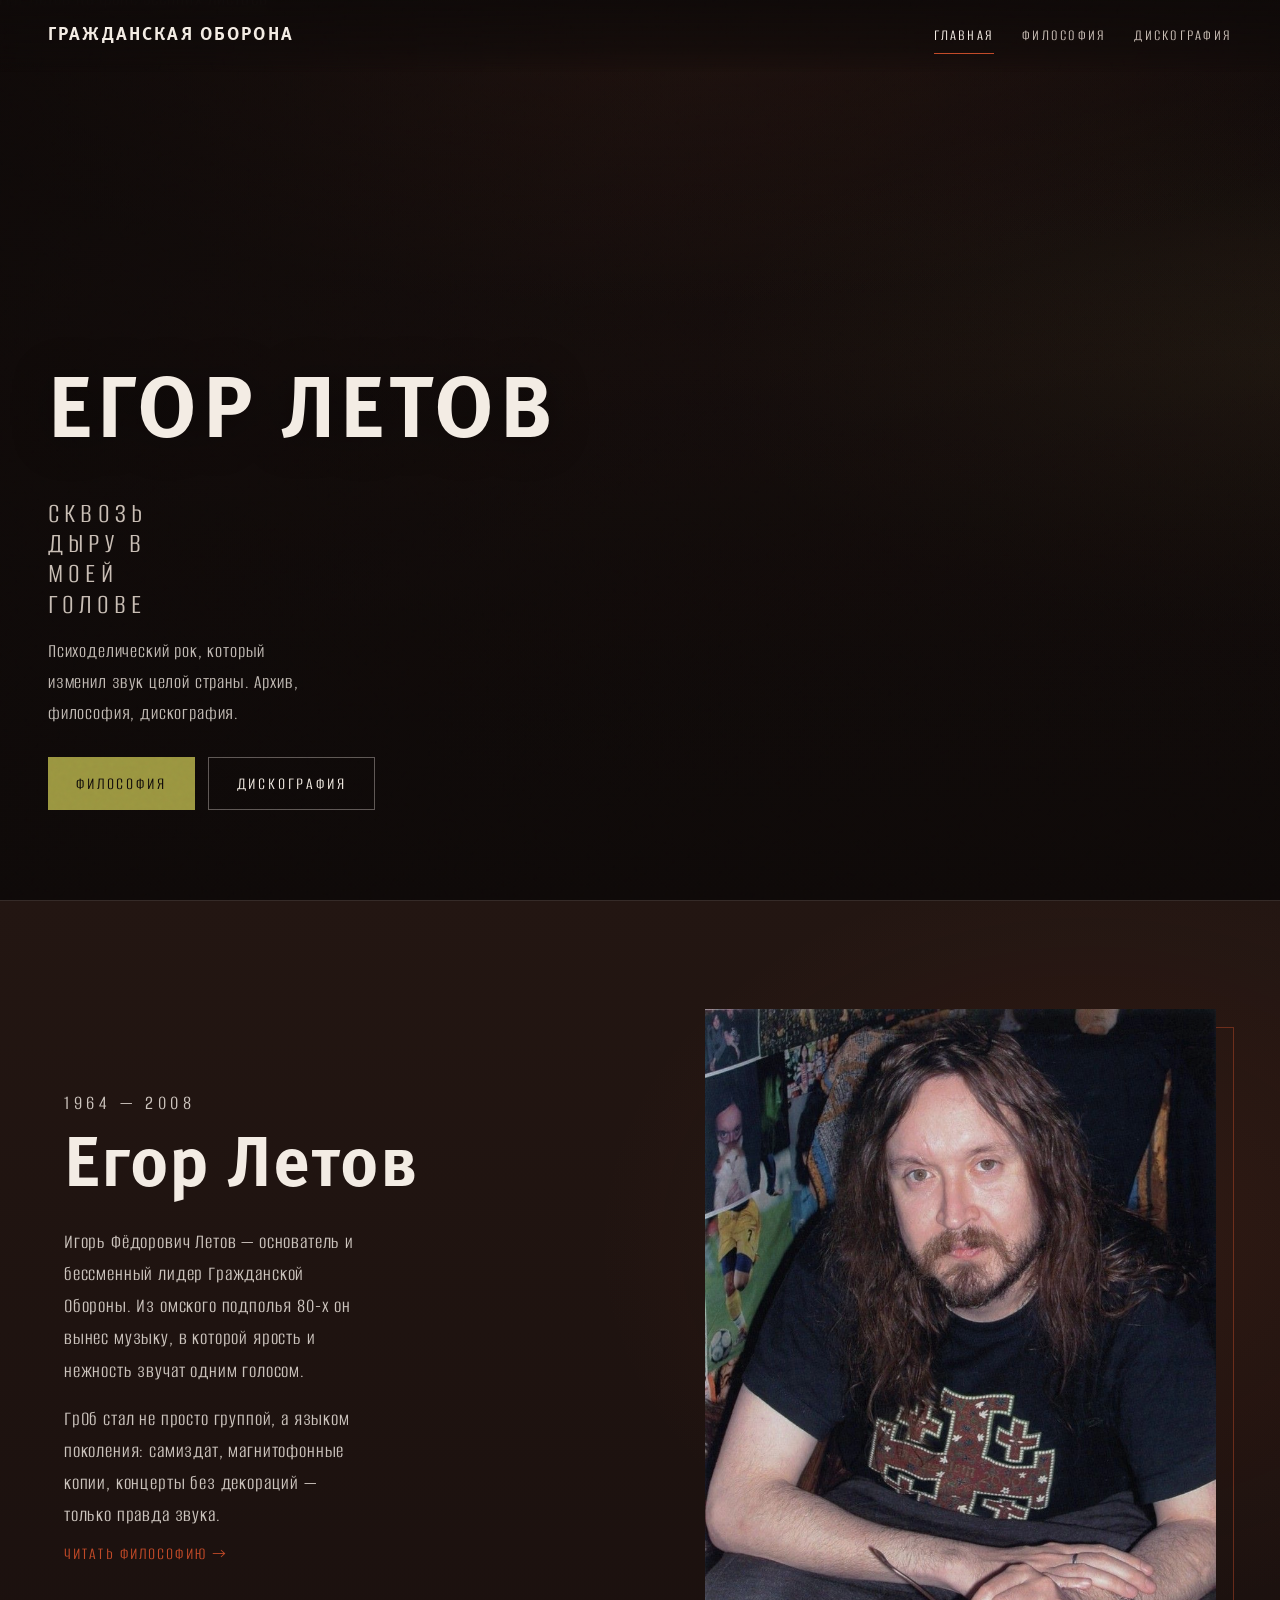
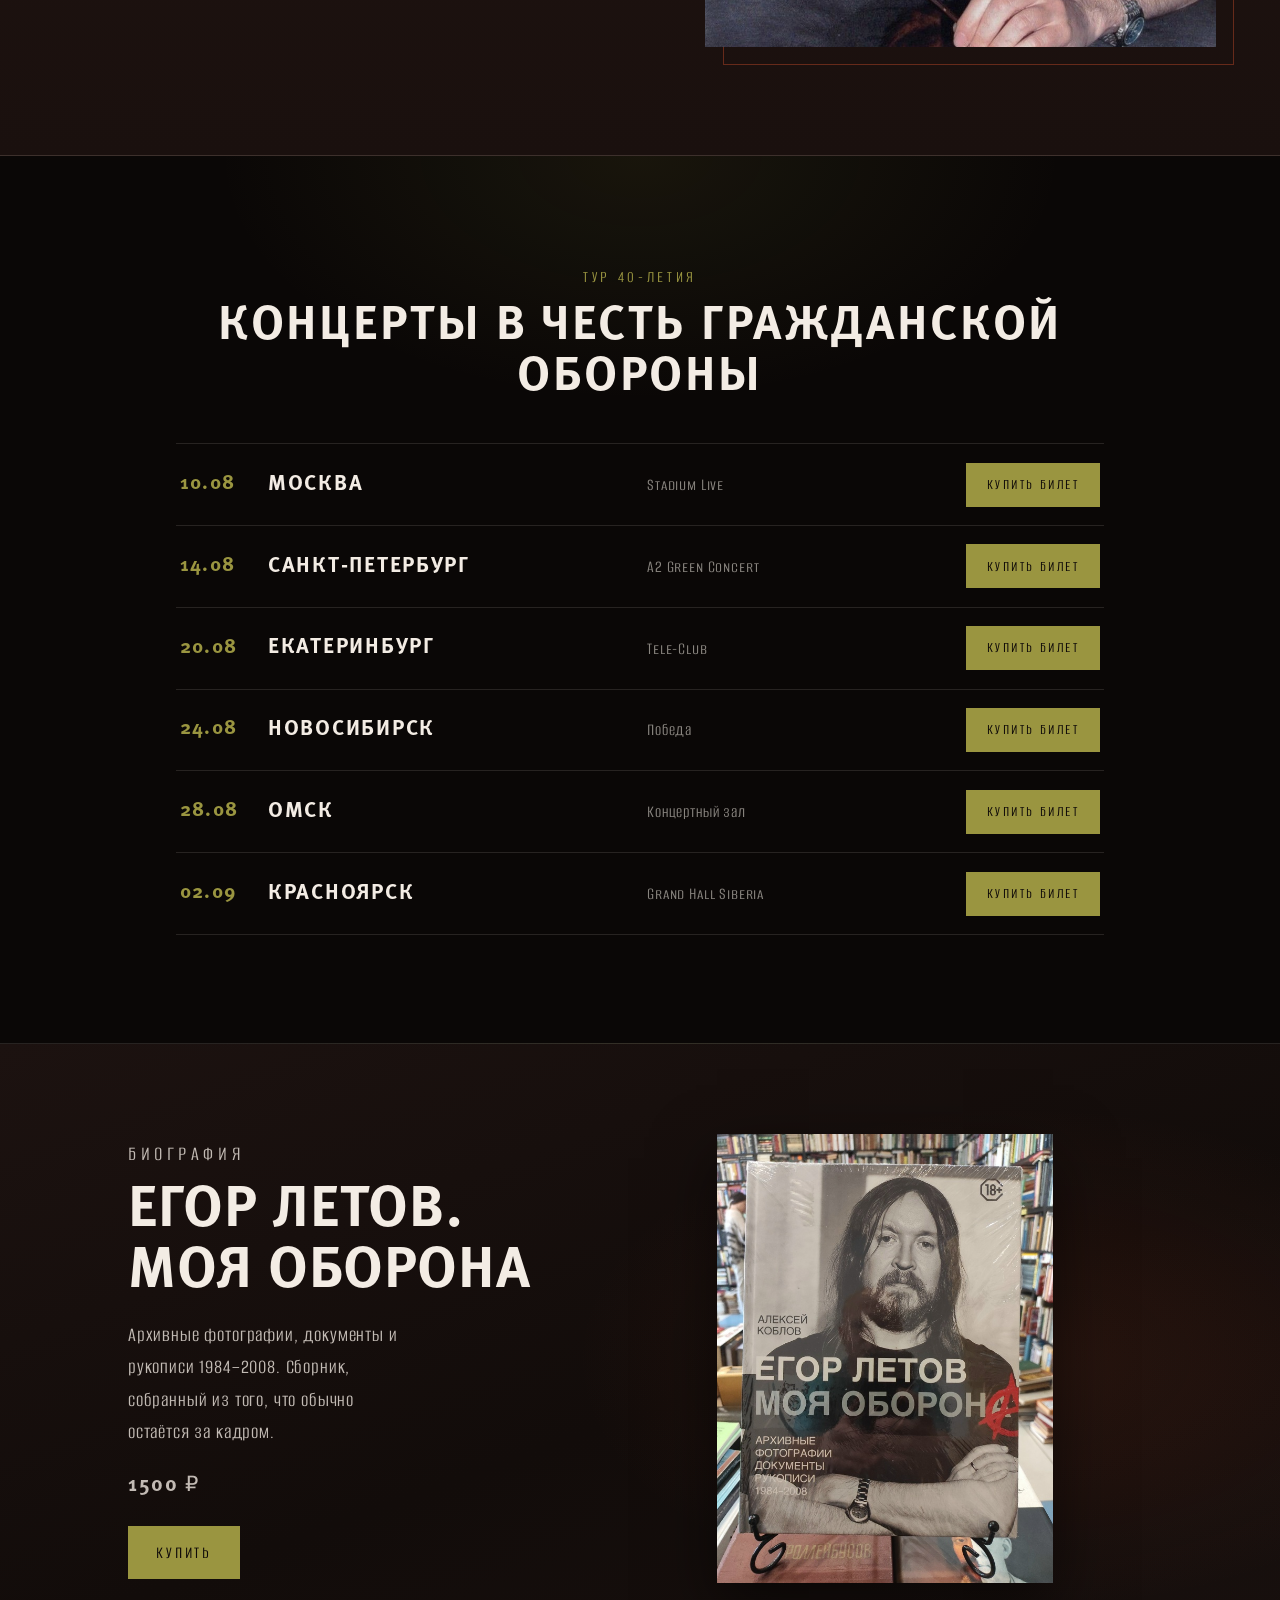
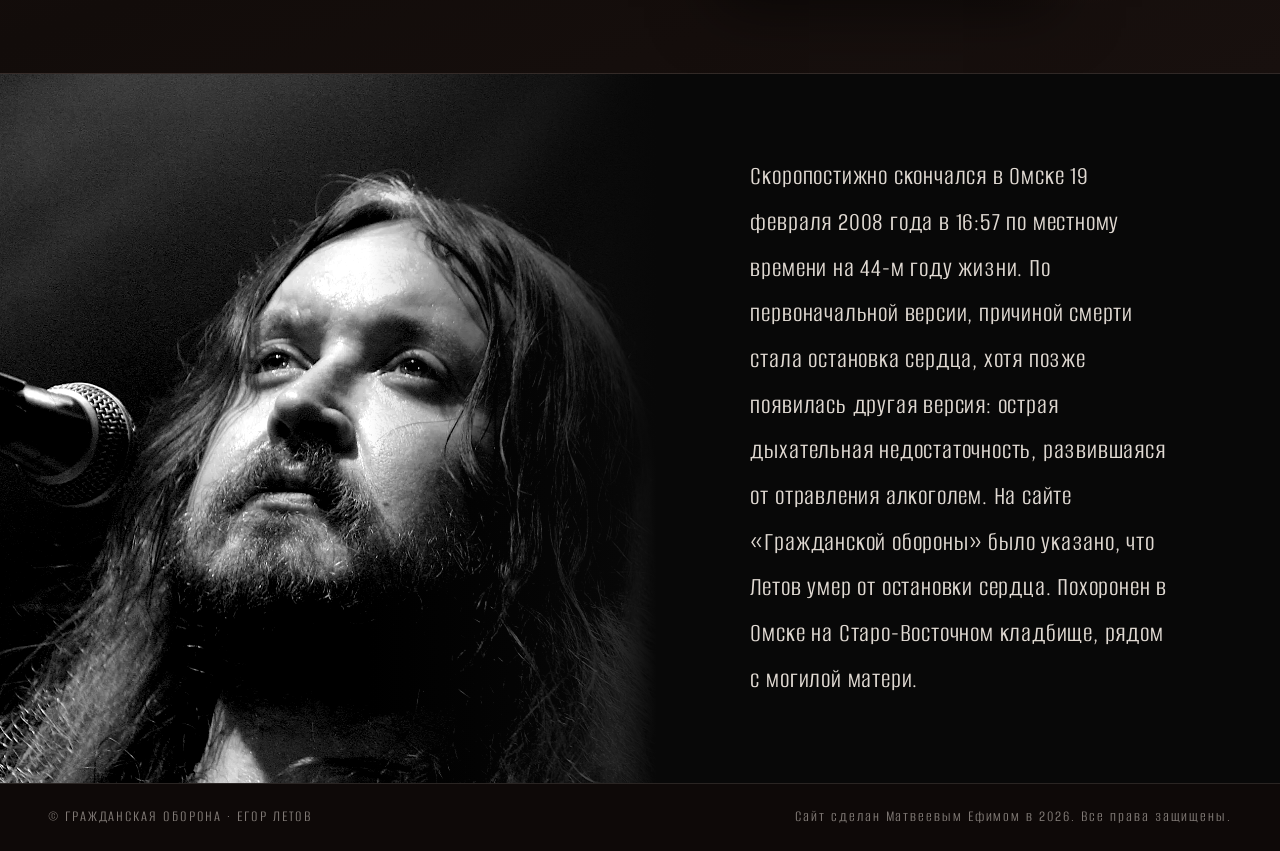
==== index.html @ 2a75cd40 "Initial commit: site ready for GitHub Pages" ====
<!DOCTYPE html>
<html lang="ru">
<head>
  <meta charset="UTF-8" />
  <meta name="viewport" content="width=device-width, initial-scale=1.0" />
  <title>Гражданская Оборона — Егор Летов</title>
  <meta name="description" content="Официальный сайт памяти Егора Летова и группы Гражданская Оборона." />
  <link rel="icon" href="image/icon.png" type="image/png" />
  <link rel="apple-touch-icon" href="image/icon.png" />
  <link rel="stylesheet" href="shared/chrome.css" />
  <link rel="stylesheet" href="style.css" />
</head>
<body>
  <div class="noise" aria-hidden="true"></div>

  <header class="site-header" id="top">
    <a class="logo" href="index.html">ГРАЖДАНСКАЯ ОБОРОНА</a>
    <button class="nav-toggle" type="button" aria-label="Меню" aria-expanded="false">
      <span></span><span></span>
    </button>
    <nav class="nav" aria-label="Основная навигация">
      <a href="index.html" aria-current="page">Главная</a>
      <a href="philosophy/index.html">Философия</a>
      <a href="discography/index.html">Дискография</a>
    </nav>
  </header>

  <main>
    <section class="hero">
      <div class="hero__media">
        <img src="image/hero.png" alt="Егор Летов на фоне осенних листьев" width="2152" height="1408" />
      </div>
      <div class="hero__veil"></div>
      <div class="hero__content">
        <p class="hero__brand">Егор Летов</p>
        <h1 class="hero__title">Сквозь дыру в моей голове</h1>
        <p class="hero__lead">Психоделический рок, который изменил звук целой страны. Архив, философия, дискография.</p>
        <div class="hero__actions">
          <a class="btn btn--solid" href="philosophy/index.html">Философия</a>
          <a class="btn btn--ghost" href="discography/index.html">Дискография</a>
        </div>
      </div>
    </section>

    <section class="about" id="about">
      <div class="about__grid">
        <div class="about__copy reveal">
          <p class="eyebrow">1964 — 2008</p>
          <h2>Егор Летов</h2>
          <p>
            Игорь Фёдорович Летов — основатель и бессменный лидер Гражданской Обороны.
            Из омского подполья 80-х он вынес музыку, в которой ярость и нежность звучат
            одним голосом.
          </p>
          <p>
            ГрОб стал не просто группой, а языком поколения: самиздат, магнитофонные
            копии, концерты без декораций — только правда звука.
          </p>
          <a class="text-link" href="philosophy/index.html">Читать философию →</a>
        </div>
        <figure class="about__photo reveal">
          <img src="image/letov.png" alt="Егор Летов, портрет" width="820" height="1069" />
        </figure>
      </div>
    </section>

    <section class="concerts" id="concerts">
      <div class="section-head reveal">
        <p class="eyebrow">Тур 40-летия</p>
        <h2>Концерты в честь Гражданской Обороны</h2>
      </div>
      <ul class="concert-list">
        <li class="concert-row reveal">
          <time datetime="2026-08-10">10.08</time>
          <span class="concert-row__city">Москва</span>
          <span class="concert-row__venue">Stadium Live</span>
          <a class="btn btn--ticket" href="#">Купить билет</a>
        </li>
        <li class="concert-row reveal">
          <time datetime="2026-08-14">14.08</time>
          <span class="concert-row__city">Санкт-Петербург</span>
          <span class="concert-row__venue">A2 Green Concert</span>
          <a class="btn btn--ticket" href="#">Купить билет</a>
        </li>
        <li class="concert-row reveal">
          <time datetime="2026-08-20">20.08</time>
          <span class="concert-row__city">Екатеринбург</span>
          <span class="concert-row__venue">Tele-Club</span>
          <a class="btn btn--ticket" href="#">Купить билет</a>
        </li>
        <li class="concert-row reveal">
          <time datetime="2026-08-24">24.08</time>
          <span class="concert-row__city">Новосибирск</span>
          <span class="concert-row__venue">Победа</span>
          <a class="btn btn--ticket" href="#">Купить билет</a>
        </li>
        <li class="concert-row reveal">
          <time datetime="2026-08-28">28.08</time>
          <span class="concert-row__city">Омск</span>
          <span class="concert-row__venue">Концертный зал</span>
          <a class="btn btn--ticket" href="#">Купить билет</a>
        </li>
        <li class="concert-row reveal">
          <time datetime="2026-09-02">02.09</time>
          <span class="concert-row__city">Красноярск</span>
          <span class="concert-row__venue">Grand Hall Siberia</span>
          <a class="btn btn--ticket" href="#">Купить билет</a>
        </li>
      </ul>
    </section>

    <section class="shop" id="shop">
      <div class="shop__inner reveal">
        <div class="shop__copy">
          <p class="eyebrow">Биография</p>
          <h2>Егор Летов.<br />Моя Оборона</h2>
          <p>
            Архивные фотографии, документы и рукописи 1984–2008.
            Сборник, собранный из того, что обычно остаётся за кадром.
          </p>
          <p class="shop__price">1500 ₽</p>
          <a class="btn btn--solid" href="https://www.ozon.ru/product/egor-letov-moya-oborona-arhivnye-fotografii-dokumenty-rukopisi-v-plenke-koblov-aleksey-leonidovich-3220795797/?at=BrtzG8W99tQ2yBQ6urq702KF0K7AYpcm77EJjcr7R1rR" target="_blank" rel="noopener noreferrer">Купить</a>
        </div>
        <figure class="shop__cover">
          <a href="https://www.ozon.ru/product/egor-letov-moya-oborona-arhivnye-fotografii-dokumenty-rukopisi-v-plenke-koblov-aleksey-leonidovich-3220795797/?at=BrtzG8W99tQ2yBQ6urq702KF0K7AYpcm77EJjcr7R1rR" target="_blank" rel="noopener noreferrer">
            <img src="image/book.png" alt="Обложка книги Егор Летов. Моя Оборона" width="640" height="856" />
          </a>
        </figure>
      </div>
    </section>

    <section class="anniversary" id="memorial">
      <div class="anniversary__media">
        <img src="image/rip.png" alt="Егор Летов на сцене" width="1400" height="1400" />
      </div>
      <div class="anniversary__copy reveal">
        <p>
          Скоропостижно скончался в Омске 19 февраля 2008 года в 16:57
          по местному времени на 44-м году жизни. По первоначальной версии,
          причиной смерти стала остановка сердца, хотя позже появилась
          другая версия: острая дыхательная недостаточность, развившаяся
          от отравления алкоголем. На сайте «Гражданской обороны» было
          указано, что Летов умер от остановки сердца. Похоронен в Омске
          на Старо-Восточном кладбище, рядом с могилой матери.
        </p>
      </div>
    </section>
  </main>

  <footer class="site-footer">
    <p>© Гражданская Оборона · Егор Летов</p>
    <p class="footer-credit">Сайт сделан Матвеевым Ефимом в 2026. Все права защищены.</p>
  </footer>

  <script src="shared/chrome.js"></script>
  <script src="script.js"></script>
</body>
</html>
---- shared/chrome.css ----
/* Unified header & footer for all pages */
:root {
  --header: 4.5rem;
  --chrome-ink: #0e0908;
  --chrome-ash: #c8bdb4;
  --chrome-bone: #f3ece4;
  --chrome-rust: #c24a28;
  --chrome-line: rgba(243, 236, 228, 0.12);
  --chrome-ease: cubic-bezier(0.22, 1, 0.36, 1);
  --page-pad-x: clamp(1.1rem, 4vw, 3rem);
}

/* Fluid type scale across display densities */
html {
  font-size: 100%;
}

@media (min-width: 1600px) {
  html {
    font-size: 106%;
  }
}

@media (min-width: 2400px) {
  html {
    font-size: 118%;
  }

  :root {
    --header: 5rem;
    --page-pad-x: clamp(2rem, 5vw, 5rem);
  }
}

@media (min-width: 3400px) {
  html {
    font-size: 135%;
  }

  :root {
    --header: 5.5rem;
  }
}

@media (max-width: 720px) {
  :root {
    --header: 3.75rem;
    --page-pad-x: clamp(1rem, 4.5vw, 1.35rem);
  }
}

@media (max-width: 400px) {
  html {
    font-size: 95%;
  }

  :root {
    --header: 3.5rem;
  }
}

/* Hide browser image toolbars (Yandex Smart Box / Lens-like UI) */
img {
  -webkit-user-drag: none !important;
  user-select: none !important;
  -webkit-user-select: none !important;
  -webkit-touch-callout: none !important;
  pointer-events: none;
}

.img-hover-shield {
  position: absolute;
  inset: 0;
  z-index: 3;
  display: block;
  background: transparent;
  pointer-events: auto;
}

.site-header {
  position: fixed;
  inset: 0 0 auto;
  z-index: 40;
  display: flex;
  align-items: center;
  justify-content: space-between;
  gap: 1.5rem;
  height: calc(var(--header) + env(safe-area-inset-top, 0px));
  padding:
    env(safe-area-inset-top, 0px)
    max(var(--page-pad-x), env(safe-area-inset-right, 0px))
    0
    max(var(--page-pad-x), env(safe-area-inset-left, 0px));
  background: linear-gradient(180deg, rgba(14, 9, 8, 0.92), rgba(14, 9, 8, 0.55) 70%, transparent);
  backdrop-filter: blur(6px);
  transition: background 0.4s var(--chrome-ease), border-color 0.4s;
}

.site-header.is-scrolled {
  background: rgba(14, 9, 8, 0.94);
  border-bottom: 1px solid var(--chrome-line);
}

.logo {
  font-family: "Meta Pro", "Alumni Sans SC", sans-serif;
  font-size: clamp(0.88rem, 1.4vw, 1.25rem);
  letter-spacing: 0.12em;
  text-transform: uppercase;
  white-space: nowrap;
  color: inherit;
  text-decoration: none;
}

.nav {
  display: flex;
  flex-wrap: wrap;
  gap: clamp(0.85rem, 2.5vw, 1.75rem);
}

.nav a {
  position: relative;
  font-size: clamp(1rem, 1.05vw, 1.15rem);
  letter-spacing: 0.14em;
  text-transform: uppercase;
  color: var(--chrome-ash);
  text-decoration: none;
  transition: color 0.25s ease;
}

.nav a:hover,
.nav a[aria-current="page"] {
  color: var(--chrome-bone);
}

.nav a[aria-current="page"]::after {
  content: "";
  position: absolute;
  left: 0;
  right: 0;
  bottom: -0.35rem;
  height: 1px;
  background: var(--chrome-rust);
}

.nav-toggle {
  display: none;
  width: 2.75rem;
  height: 2.75rem;
  padding: 0;
  border: 0;
  background: transparent;
  cursor: pointer;
  -webkit-tap-highlight-color: transparent;
  touch-action: manipulation;
}

.nav-toggle span {
  display: block;
  width: 1.4rem;
  height: 1.5px;
  margin: 0.35rem auto;
  background: var(--chrome-bone);
  transition: transform 0.3s var(--chrome-ease), opacity 0.2s;
}

.nav-toggle[aria-expanded="true"] span:first-child {
  transform: translateY(4.5px) rotate(45deg);
}

.nav-toggle[aria-expanded="true"] span:last-child {
  transform: translateY(-4.5px) rotate(-45deg);
}

.site-footer {
  display: flex;
  flex-wrap: wrap;
  align-items: center;
  justify-content: space-between;
  gap: 0.85rem 1.25rem;
  min-height: 4.25rem;
  padding:
    1.15rem
    max(var(--page-pad-x), env(safe-area-inset-right, 0px))
    max(1.15rem, env(safe-area-inset-bottom, 0px))
    max(var(--page-pad-x), env(safe-area-inset-left, 0px));
  border-top: 1px solid var(--chrome-line);
  background: var(--chrome-ink);
  color: rgba(243, 236, 228, 0.5);
  font-size: 1rem;
  letter-spacing: 0.12em;
  text-transform: uppercase;
}

.footer-links {
  display: flex;
  flex-wrap: wrap;
  gap: 1.25rem;
}

.footer-links a {
  color: inherit;
  text-decoration: none;
}

.footer-links a:hover {
  color: var(--chrome-bone);
}

.footer-credit {
  margin: 0;
  max-width: 36rem;
  text-align: right;
  font-size: 1rem;
  letter-spacing: 0.12em;
  text-transform: none;
  line-height: 1.45;
  color: inherit;
}

@media (max-width: 720px) {
  .nav-toggle {
    display: block;
  }

  .logo {
    max-width: 62vw;
    overflow: hidden;
    text-overflow: ellipsis;
  }

  .nav {
    position: absolute;
    top: 100%;
    left: 0;
    right: 0;
    display: none;
    flex-direction: column;
    gap: 0;
    padding: 0.35rem 0 calc(0.85rem + env(safe-area-inset-bottom, 0px));
    background: rgba(14, 9, 8, 0.97);
    border-bottom: 1px solid var(--chrome-line);
  }

  .nav.is-open {
    display: flex;
  }

  .nav a {
    padding: 0.95rem var(--page-pad-x);
    font-size: 1.05rem;
  }

  .site-footer {
    flex-direction: column;
    align-items: flex-start;
    min-height: 0;
    gap: 0.4rem;
    padding-top: 0.85rem;
    padding-bottom: max(0.85rem, env(safe-area-inset-bottom, 0px));
    font-size: 0.78rem;
    letter-spacing: 0.08em;
  }

  .footer-credit {
    text-align: left;
    max-width: none;
    font-size: 0.78rem;
    letter-spacing: 0.06em;
  }
}

@media (min-width: 2400px) {
  .site-footer {
    min-height: 5rem;
  }
}
---- style.css ----
@font-face {
  font-family: "Meta Pro";
  src: url("../fonts/MetaProBold.otf") format("opentype");
  font-weight: 700;
  font-style: normal;
  font-display: swap;
}

@font-face {
  font-family: "Alumni Sans SC";
  src: url("../fonts/AlumniSansSC.ttf") format("truetype");
  font-weight: 400;
  font-style: normal;
  font-display: swap;
}

:root {
  --ink: #0e0908;
  --soil: #1a100e;
  --bark: #2a1814;
  --ash: #c8bdb4;
  --bone: #f3ece4;
  --rust: #c24a28;
  --olive: #9a9540;
  --olive-deep: #6e6a2c;
  --line: rgba(243, 236, 228, 0.12);
  --ease: cubic-bezier(0.22, 1, 0.36, 1);
}

*,
*::before,
*::after {
  box-sizing: border-box;
}

html {
  scroll-behavior: smooth;
}

body {
  margin: 0;
  min-height: 100vh;
  font-family: "Alumni Sans SC", "Segoe UI", sans-serif;
  font-size: 1.3rem;
  letter-spacing: 0.04em;
  line-height: 1.55;
  color: var(--bone);
  background:
    radial-gradient(120% 80% at 50% -10%, #3a1f18 0%, transparent 55%),
    radial-gradient(90% 60% at 100% 40%, rgba(154, 149, 64, 0.08), transparent 50%),
    linear-gradient(180deg, var(--ink) 0%, var(--soil) 40%, #120c0a 100%);
  background-attachment: fixed;
  overflow-x: hidden;
}

img {
  display: block;
  max-width: 100%;
  height: auto;
}

a {
  color: inherit;
  text-decoration: none;
}

h1,
h2,
h3 {
  font-family: "Meta Pro", "Alumni Sans SC", sans-serif;
  font-weight: 700;
  letter-spacing: 0.02em;
  line-height: 1.05;
  margin: 0;
}

p {
  margin: 0;
}

.noise {
  pointer-events: none;
  position: fixed;
  inset: 0;
  z-index: 50;
  opacity: 0.07;
  mix-blend-mode: overlay;
  background-image: url("data:image/svg+xml,%3Csvg viewBox='0 0 200 200' xmlns='http://www.w3.org/2000/svg'%3E%3Cfilter id='n'%3E%3CfeTurbulence type='fractalNoise' baseFrequency='0.85' numOctaves='4' stitchTiles='stitch'/%3E%3C/filter%3E%3Crect width='100%25' height='100%25' filter='url(%23n)'/%3E%3C/svg%3E");
}

/* Header/footer → ../shared/chrome.css */

/* —— Buttons —— */
.btn {
  display: inline-flex;
  align-items: center;
  justify-content: center;
  min-height: 3.2rem;
  padding: 0.75rem 1.7rem;
  border: 1px solid transparent;
  font-family: "Alumni Sans SC", sans-serif;
  font-size: 1.1rem;
  letter-spacing: 0.16em;
  text-transform: uppercase;
  transition: background 0.3s var(--ease), color 0.3s, border-color 0.3s, transform 0.3s;
}

.btn:hover {
  transform: translateY(-1px);
}

.btn--solid {
  background: var(--olive);
  color: var(--ink);
}

.btn--solid:hover {
  background: #b3ad4f;
}

.btn--ghost {
  border-color: rgba(243, 236, 228, 0.35);
  color: var(--bone);
  background: transparent;
}

.btn--ghost:hover {
  border-color: var(--bone);
  background: rgba(243, 236, 228, 0.06);
}

.btn--ticket {
  background: var(--olive);
  color: var(--ink);
  min-height: 2.75rem;
  padding: 0.55rem 1.25rem;
  font-size: 0.95rem;
  white-space: nowrap;
}

.text-link {
  display: inline-block;
  margin-top: 0.5rem;
  color: var(--rust);
  letter-spacing: 0.12em;
  text-transform: uppercase;
  font-size: 1.1rem;
  border-bottom: 1px solid transparent;
  transition: border-color 0.25s, color 0.25s;
}

.text-link:hover {
  border-color: var(--rust);
}

.eyebrow {
  margin-bottom: 0.75rem;
  color: var(--olive);
  font-size: 1.05rem;
  letter-spacing: 0.22em;
  text-transform: uppercase;
}

/* —— Hero —— */
.hero {
  position: relative;
  min-height: 100vh;
  min-height: 100dvh;
  display: grid;
  align-items: end;
  overflow: hidden;
}

.hero__media {
  position: absolute;
  inset: 0;
}

.hero__media img {
  width: 100%;
  height: 100%;
  object-fit: cover;
  object-position: 62% 28%;
  transform: scale(1.04);
  animation: hero-drift 18s var(--ease) infinite alternate;
}

.hero__veil {
  position: absolute;
  inset: 0;
  background:
    linear-gradient(90deg, rgba(14, 9, 8, 0.82) 0%, rgba(14, 9, 8, 0.35) 48%, rgba(14, 9, 8, 0.15) 100%),
    linear-gradient(180deg, rgba(14, 9, 8, 0.35) 0%, transparent 28%, rgba(14, 9, 8, 0.55) 68%, var(--ink) 100%);
}

.hero__content {
  position: relative;
  z-index: 2;
  width: min(48rem, 92vw);
  padding: 0 clamp(1.25rem, 4vw, 3rem) clamp(5rem, 10vh, 7rem);
  animation: rise 1.1s var(--ease) both;
}

.hero__brand {
  margin-bottom: 1rem;
  font-family: "Meta Pro", sans-serif;
  font-size: clamp(2.9rem, 8vw, 5.4rem);
  letter-spacing: 0.06em;
  text-transform: uppercase;
  text-shadow: 0 2px 40px rgba(0, 0, 0, 0.45);
}

.hero__title {
  max-width: 16ch;
  margin-bottom: 1rem;
  font-family: "Alumni Sans SC", sans-serif;
  font-size: clamp(1.35rem, 2.6vw, 1.8rem);
  font-weight: 400;
  letter-spacing: 0.18em;
  text-transform: uppercase;
  color: var(--ash);
}

.hero__lead {
  max-width: 34ch;
  margin-bottom: 1.75rem;
  color: rgba(243, 236, 228, 0.78);
  font-size: 1.25rem;
}

.hero__actions {
  display: flex;
  flex-wrap: wrap;
  gap: 0.85rem;
}

/* —— About —— */
.about {
  padding: clamp(4.5rem, 12vh, 8rem) clamp(1.25rem, 4vw, 3rem);
  background:
    radial-gradient(70% 80% at 85% 40%, rgba(194, 74, 40, 0.1), transparent 55%),
    linear-gradient(180deg, #231612 0%, #1a100e 100%);
  border-block: 1px solid var(--line);
}

.about__grid {
  display: grid;
  grid-template-columns: 1.05fr 0.95fr;
  gap: clamp(2rem, 6vw, 5rem);
  align-items: center;
  max-width: 72rem;
  margin: 0 auto;
}

.about__copy h2 {
  margin-bottom: 1.25rem;
  font-size: clamp(2.9rem, 5.5vw, 4.5rem);
}

.about__copy p + p {
  margin-top: 1rem;
}

.about__copy p {
  color: rgba(243, 236, 228, 0.82);
  max-width: 38ch;
  font-size: 1.3rem;
}

.about__photo {
  margin: 0;
  position: relative;
}

.about__photo::before {
  content: "";
  position: absolute;
  inset: 1.1rem -1.1rem -1.1rem 1.1rem;
  border: 1px solid rgba(194, 74, 40, 0.45);
  z-index: 0;
}

.about__photo img {
  position: relative;
  z-index: 1;
  width: 100%;
  aspect-ratio: 4 / 5;
  object-fit: cover;
  object-position: center top;
  filter: contrast(1.05) saturate(0.92);
}

/* —— Anniversary —— */
.anniversary {
  position: relative;
  display: grid;
  grid-template-columns: 1.1fr 1fr;
  min-height: clamp(28rem, 70vh, 40rem);
  overflow: hidden;
  background: #080808;
}

.anniversary__media {
  position: relative;
}

.anniversary__media img {
  width: 100%;
  height: 100%;
  object-fit: cover;
  object-position: 45% 20%;
  filter: grayscale(1) contrast(1.15);
}

.anniversary__media::after {
  content: "";
  position: absolute;
  inset: 0;
  background: linear-gradient(90deg, transparent 55%, #080808 98%);
}

.anniversary__copy {
  display: flex;
  flex-direction: column;
  justify-content: center;
  gap: 1rem;
  padding: clamp(2.5rem, 7vw, 5rem);
  position: relative;
  z-index: 1;
}

.anniversary__copy > p {
  max-width: 38ch;
  margin: 0;
  color: rgba(243, 236, 228, 0.92);
  font-size: clamp(1.45rem, 2.1vw, 1.85rem);
  line-height: 1.7;
  letter-spacing: 0.03em;
  text-wrap: pretty;
}

/* —— Concerts —— */
.concerts {
  padding: clamp(4.5rem, 12vh, 7.5rem) clamp(1.25rem, 4vw, 3rem);
  background:
    radial-gradient(60% 50% at 50% 0%, rgba(154, 149, 64, 0.1), transparent 55%),
    #0a0706;
  border-bottom: 1px solid var(--line);
}

.section-head {
  max-width: 58rem;
  margin: 0 auto 2.5rem;
  text-align: center;
}

.section-head h2 {
  font-size: clamp(2rem, 4vw, 3rem);
  text-transform: uppercase;
  letter-spacing: 0.06em;
}

.concert-list {
  list-style: none;
  max-width: 58rem;
  margin: 0 auto;
  padding: 0;
  border-top: 1px solid var(--line);
}

.concert-row {
  display: grid;
  grid-template-columns: 4.5rem 1.2fr 1fr auto;
  gap: 1rem;
  align-items: center;
  padding: 1.15rem 0.25rem;
  border-bottom: 1px solid var(--line);
  transition: background 0.3s var(--ease), padding-left 0.3s var(--ease);
}

.concert-row:hover {
  background: rgba(243, 236, 228, 0.03);
  padding-left: 0.6rem;
}

.concert-row time {
  font-family: "Meta Pro", sans-serif;
  font-size: 1.25rem;
  color: var(--olive);
  letter-spacing: 0.06em;
}

.concert-row__city {
  font-family: "Meta Pro", sans-serif;
  font-size: 1.35rem;
  letter-spacing: 0.08em;
  text-transform: uppercase;
}

.concert-row__venue {
  color: rgba(243, 236, 228, 0.55);
  font-size: 1.1rem;
}

/* —— Shop —— */
.shop {
  padding: clamp(4rem, 10vh, 7rem) clamp(1.25rem, 4vw, 3rem);
  background:
    radial-gradient(70% 80% at 80% 50%, rgba(194, 74, 40, 0.12), transparent 50%),
    linear-gradient(160deg, #1c1210 0%, #120c0a 55%, #18100e 100%);
  border-bottom: 1px solid var(--line);
}

.shop__inner {
  display: grid;
  grid-template-columns: 1fr 0.85fr;
  gap: clamp(2rem, 6vw, 5rem);
  align-items: center;
  max-width: 64rem;
  margin: 0 auto;
}

.shop__copy h2 {
  margin-bottom: 1rem;
  font-size: clamp(2.4rem, 4.5vw, 3.8rem);
  text-transform: uppercase;
}

.shop__copy p {
  max-width: 34ch;
  color: rgba(243, 236, 228, 0.78);
  font-size: 1.3rem;
}

.shop__price {
  margin: 1.35rem 0 1.5rem !important;
  font-family: "Meta Pro", sans-serif;
  font-size: 1.85rem;
  color: var(--bone);
  letter-spacing: 0.08em;
}

.shop__cover {
  margin: 0;
  justify-self: center;
}

.shop__cover a {
  display: block;
  color: inherit;
}

.shop__cover img {
  width: min(100%, 21rem);
  box-shadow: 0 24px 60px rgba(0, 0, 0, 0.55);
  transition: transform 0.6s var(--ease);
}

.shop__inner:hover .shop__cover img {
  transform: translateY(-6px) rotate(-1deg);
}

/* —— Quote —— */
.quote {
  padding: clamp(4rem, 12vh, 7rem) clamp(1.25rem, 4vw, 3rem);
  background:
    radial-gradient(70% 80% at 50% 100%, rgba(194, 74, 40, 0.12), transparent 60%),
    #090706;
  border-top: 1px solid var(--line);
}

.quote blockquote {
  margin: 0 auto;
  max-width: 40rem;
  text-align: center;
}

.quote p {
  font-family: "Meta Pro", sans-serif;
  font-size: clamp(1.45rem, 3.2vw, 2.15rem);
  line-height: 1.35;
  letter-spacing: 0.03em;
}

.quote cite {
  display: block;
  margin-top: 1.5rem;
  font-style: normal;
  font-size: 0.9rem;
  letter-spacing: 0.2em;
  text-transform: uppercase;
  color: var(--olive);
}

/* Footer → ../shared/chrome.css */

/* —— Reveal —— */
.reveal {
  opacity: 0;
  transform: translateY(28px);
  transition: opacity 0.8s var(--ease), transform 0.8s var(--ease);
}

.reveal.is-visible {
  opacity: 1;
  transform: none;
}

/* —— Motion —— */
@keyframes rise {
  from {
    opacity: 0;
    transform: translateY(24px);
  }
  to {
    opacity: 1;
    transform: none;
  }
}

@keyframes hero-drift {
  from {
    transform: scale(1.04) translate3d(0, 0, 0);
  }
  to {
    transform: scale(1.08) translate3d(-1.2%, -0.8%, 0);
  }
}

@media (prefers-reduced-motion: reduce) {
  html {
    scroll-behavior: auto;
  }

  .hero__media img,
  .hero__content,
  .shop__cover img {
    animation: none;
    transition: none;
  }

  .reveal {
    opacity: 1;
    transform: none;
  }
}

/* —— Large displays —— */
@media (min-width: 1600px) {
  .about__grid,
  .shop__inner {
    max-width: 82rem;
  }

  .hero__content {
    width: min(54rem, 88vw);
  }

  .anniversary__copy > p {
    max-width: 42ch;
  }
}

@media (min-width: 2400px) {
  .about__grid,
  .shop__inner {
    max-width: 96rem;
  }

  .hero__brand {
    font-size: clamp(4.5rem, 6vw, 6.5rem);
  }

  .hero__lead {
    font-size: 1.45rem;
  }

  .shop__cover img {
    width: min(100%, 28rem);
  }
}

@media (min-width: 3400px) {
  .about__grid,
  .shop__inner {
    max-width: 110rem;
  }

  .btn {
    min-height: 3.6rem;
    padding: 0.9rem 2rem;
    font-size: 1.2rem;
  }
}

/* —— Responsive —— */
@media (max-width: 900px) {
  .about__grid,
  .anniversary,
  .shop__inner {
    grid-template-columns: 1fr;
  }

  .anniversary {
    min-height: 0;
  }

  .anniversary__media {
    min-height: min(55vw, 22rem);
  }

  .anniversary__media::after {
    background: linear-gradient(180deg, transparent 40%, #080808 100%);
  }

  .about__photo {
    order: -1;
    max-width: 22rem;
    margin-inline: auto;
  }

  .about__photo::before {
    inset: 0.8rem -0.8rem -0.8rem 0.8rem;
  }

  .about__copy p {
    max-width: none;
  }

  .shop__cover {
    order: -1;
  }

  .shop__copy p {
    max-width: none;
  }

  .concert-row {
    grid-template-columns: 4rem 1fr auto;
    grid-template-areas:
      "date city ticket"
      "date venue ticket";
  }

  .concert-row time {
    grid-area: date;
  }

  .concert-row__city {
    grid-area: city;
  }

  .concert-row__venue {
    grid-area: venue;
    font-size: 0.85rem;
  }

  .concert-row .btn {
    grid-area: ticket;
  }
}

@media (max-width: 720px) {
  body {
    font-size: 1.15rem;
  }

  .hero__content {
    width: min(100%, 94vw);
    padding: 0 var(--page-pad-x, 1.1rem) 5.25rem;
  }

  .hero__brand {
    font-size: clamp(2.2rem, 11.5vw, 3.35rem);
    margin-bottom: 0.7rem;
  }

  .hero__title {
    font-size: clamp(1.05rem, 4.2vw, 1.35rem);
    letter-spacing: 0.14em;
  }

  .hero__lead {
    font-size: 1.05rem;
    max-width: 28ch;
    margin-bottom: 1.35rem;
  }

  .hero__actions {
    gap: 0.65rem;
  }

  .hero__actions .btn {
    flex: 1 1 auto;
    min-width: min(100%, 9.5rem);
  }

  .hero__media img {
    object-position: 58% 22%;
  }

  .about,
  .concerts,
  .shop,
  .quote {
    padding-block: clamp(3.25rem, 10vh, 5rem);
  }

  .about__copy h2 {
    font-size: clamp(2.3rem, 10vw, 3.2rem);
  }

  .about__copy p,
  .shop__copy p {
    font-size: 1.1rem;
  }

  .anniversary__copy {
    padding: 1.75rem var(--page-pad-x, 1.1rem) 2.5rem;
  }

  .anniversary__copy > p {
    font-size: clamp(1.15rem, 4.4vw, 1.4rem);
    line-height: 1.6;
  }

  .shop__copy h2 {
    font-size: clamp(1.9rem, 8vw, 2.6rem);
  }

  .shop__cover img {
    width: min(100%, 16.5rem);
  }

  .btn {
    min-height: 3rem;
    padding: 0.7rem 1.35rem;
    font-size: 1rem;
  }

  .concert-row {
    grid-template-columns: 1fr;
    gap: 0.35rem;
    padding: 1.25rem 0;
  }

  .concert-row .btn {
    justify-self: start;
    margin-top: 0.55rem;
  }
}

@media (max-width: 400px) {
  .hero__actions {
    flex-direction: column;
    align-items: stretch;
  }

  .hero__actions .btn {
    width: 100%;
  }
}
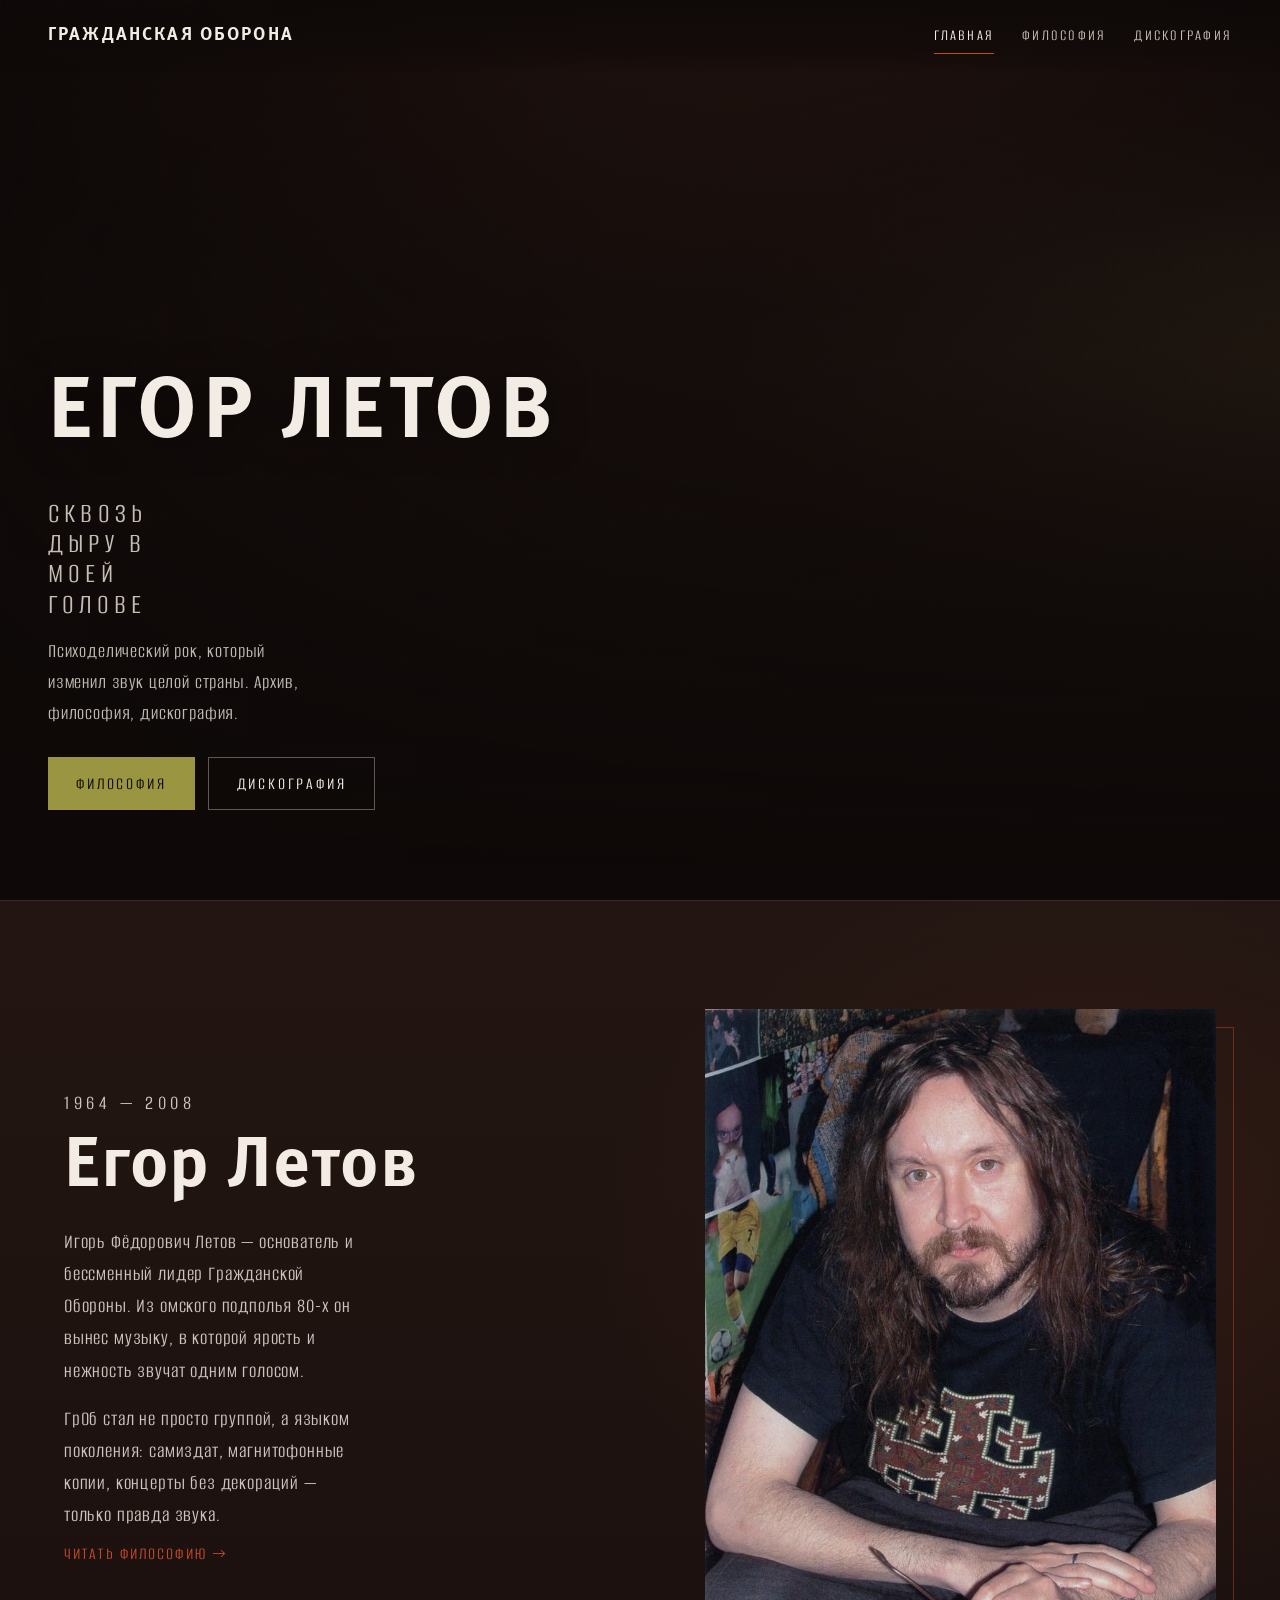
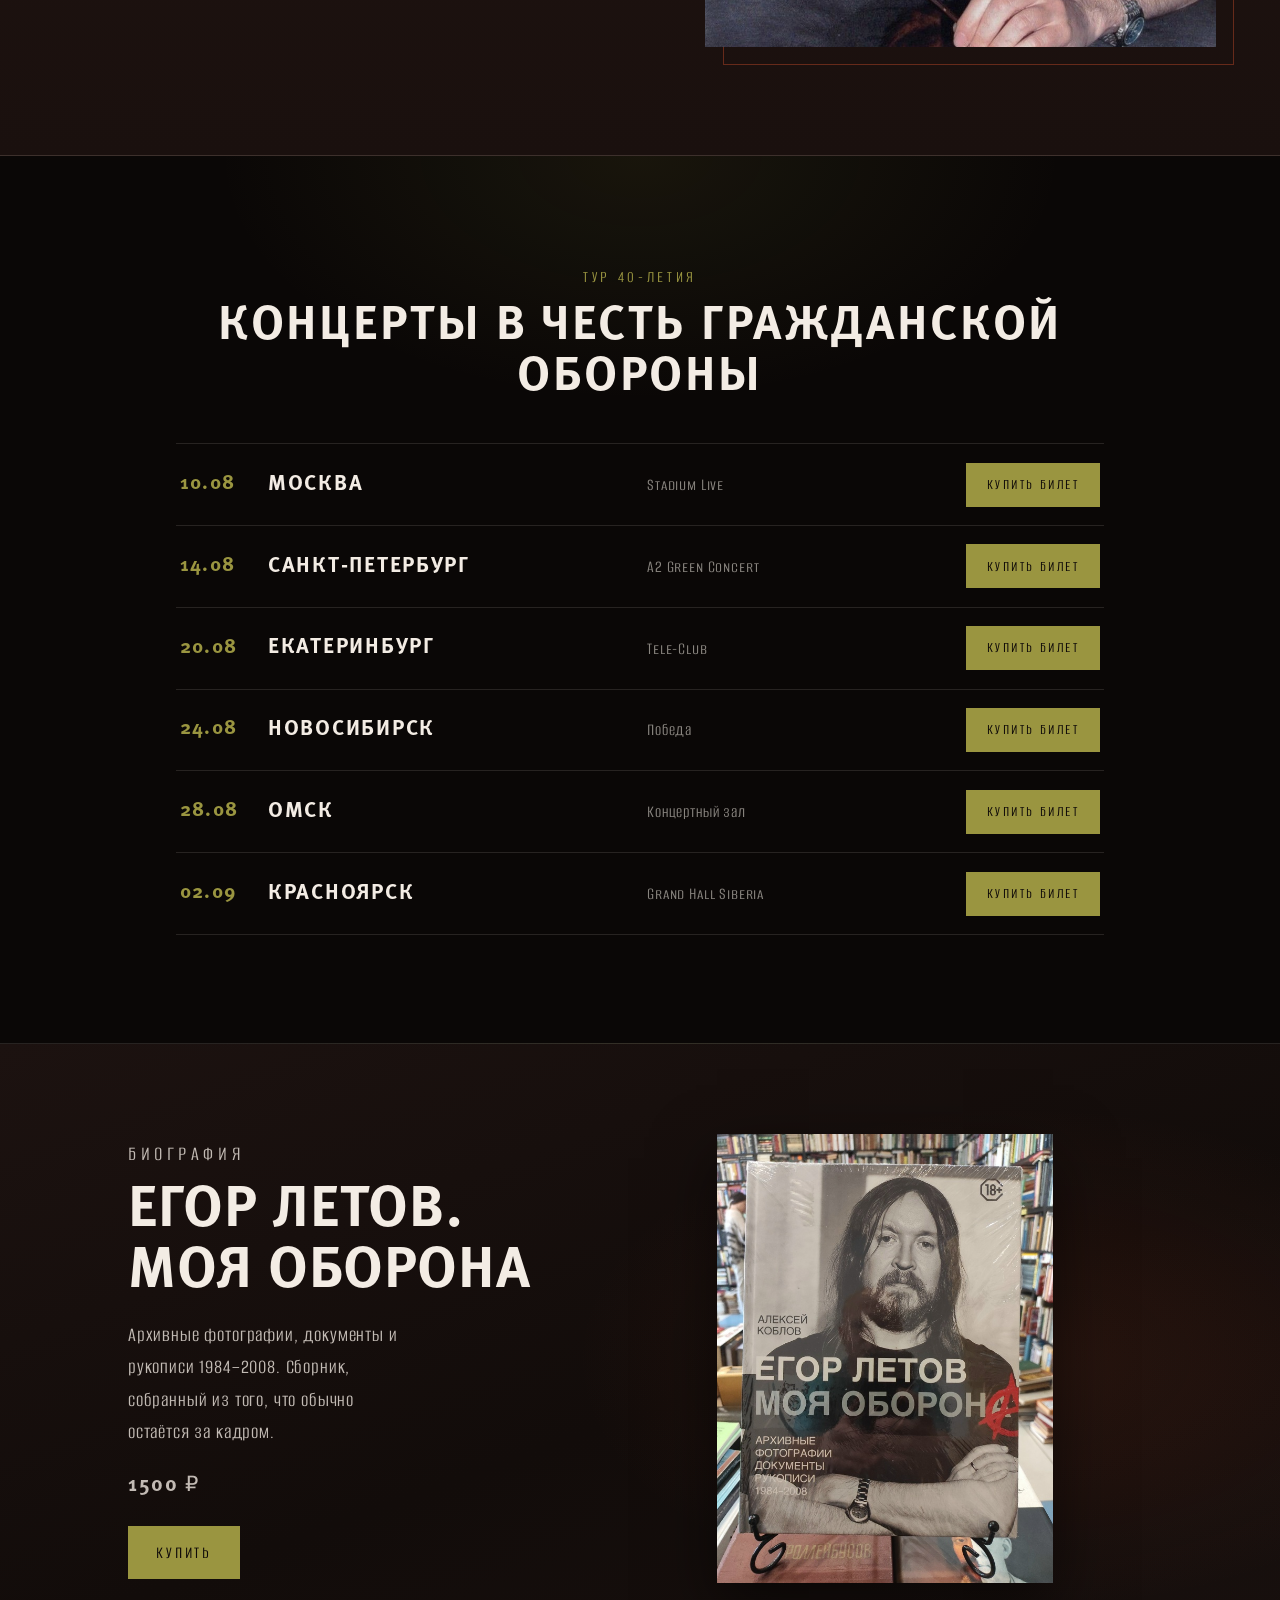
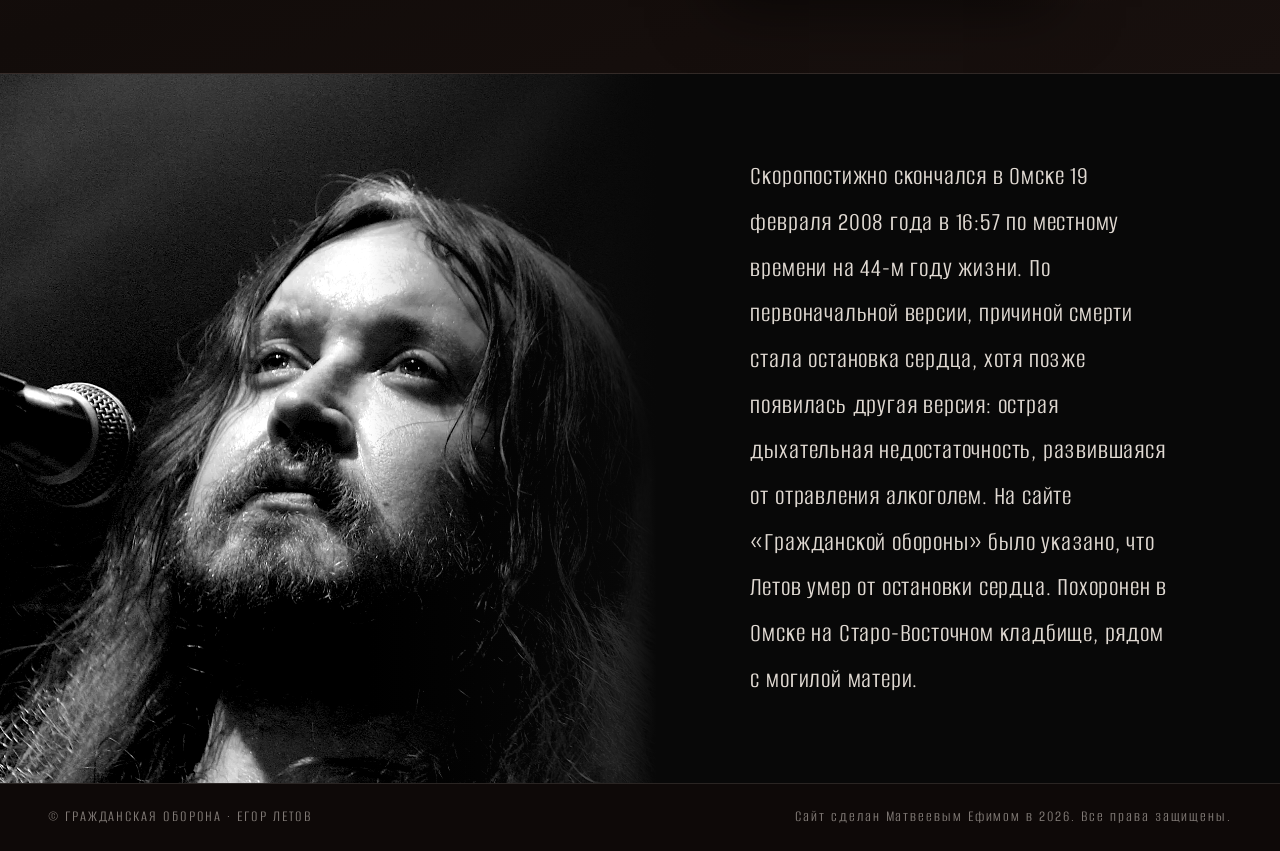
==== commit dd942469: "Fix font loading on GitHub Pages via shared fonts CSS" ====
--- a/index.html
+++ b/index.html
@@ -7,6 +7,9 @@
   <meta name="description" content="Официальный сайт памяти Егора Летова и группы Гражданская Оборона." />
   <link rel="icon" href="image/icon.png" type="image/png" />
   <link rel="apple-touch-icon" href="image/icon.png" />
+  <link rel="preload" href="fonts/MetaProBold.otf" as="font" type="font/otf" crossorigin />
+  <link rel="preload" href="fonts/AlumniSansSC.ttf" as="font" type="font/ttf" crossorigin />
+  <link rel="stylesheet" href="fonts/site-fonts.css" />
   <link rel="stylesheet" href="shared/chrome.css" />
   <link rel="stylesheet" href="style.css" />
 </head>
--- a/fonts/site-fonts.css
+++ b/fonts/site-fonts.css
@@ -0,0 +1,15 @@
+@font-face {
+  font-family: "Meta Pro";
+  src: url("./MetaProBold.otf") format("opentype");
+  font-weight: 700;
+  font-style: normal;
+  font-display: swap;
+}
+
+@font-face {
+  font-family: "Alumni Sans SC";
+  src: url("./AlumniSansSC.ttf") format("truetype");
+  font-weight: 400;
+  font-style: normal;
+  font-display: swap;
+}
--- a/shared/chrome.css
+++ b/shared/chrome.css
@@ -77,10 +77,16 @@
   pointer-events: auto;
 }
 
+main,
+.site-footer {
+  position: relative;
+  z-index: 2;
+}
+
 .site-header {
   position: fixed;
   inset: 0 0 auto;
-  z-index: 40;
+  z-index: 100;
   display: flex;
   align-items: center;
   justify-content: space-between;
@@ -94,6 +100,7 @@
   background: linear-gradient(180deg, rgba(14, 9, 8, 0.92), rgba(14, 9, 8, 0.55) 70%, transparent);
   backdrop-filter: blur(6px);
   transition: background 0.4s var(--chrome-ease), border-color 0.4s;
+  pointer-events: auto;
 }
 
 .site-header.is-scrolled {
@@ -233,12 +240,14 @@
     top: 100%;
     left: 0;
     right: 0;
+    z-index: 110;
     display: none;
     flex-direction: column;
     gap: 0;
     padding: 0.35rem 0 calc(0.85rem + env(safe-area-inset-bottom, 0px));
     background: rgba(14, 9, 8, 0.97);
     border-bottom: 1px solid var(--chrome-line);
+    pointer-events: auto;
   }
 
   .nav.is-open {
@@ -248,6 +257,15 @@
   .nav a {
     padding: 0.95rem var(--page-pad-x);
     font-size: 1.05rem;
+    min-height: 2.75rem;
+    display: flex;
+    align-items: center;
+  }
+
+  .nav-toggle {
+    position: relative;
+    z-index: 120;
+    flex-shrink: 0;
   }
 
   .site-footer {
--- a/style.css
+++ b/style.css
@@ -1,19 +1,3 @@
-@font-face {
-  font-family: "Meta Pro";
-  src: url("../fonts/MetaProBold.otf") format("opentype");
-  font-weight: 700;
-  font-style: normal;
-  font-display: swap;
-}
-
-@font-face {
-  font-family: "Alumni Sans SC";
-  src: url("../fonts/AlumniSansSC.ttf") format("truetype");
-  font-weight: 400;
-  font-style: normal;
-  font-display: swap;
-}
-
 :root {
   --ink: #0e0908;
   --soil: #1a100e;
@@ -82,7 +66,7 @@
   pointer-events: none;
   position: fixed;
   inset: 0;
-  z-index: 50;
+  z-index: 1;
   opacity: 0.07;
   mix-blend-mode: overlay;
   background-image: url("data:image/svg+xml,%3Csvg viewBox='0 0 200 200' xmlns='http://www.w3.org/2000/svg'%3E%3Cfilter id='n'%3E%3CfeTurbulence type='fractalNoise' baseFrequency='0.85' numOctaves='4' stitchTiles='stitch'/%3E%3C/filter%3E%3Crect width='100%25' height='100%25' filter='url(%23n)'/%3E%3C/svg%3E");
@@ -174,6 +158,8 @@
 .hero__media {
   position: absolute;
   inset: 0;
+  z-index: 0;
+  pointer-events: none;
 }
 
 .hero__media img {
@@ -188,6 +174,8 @@
 .hero__veil {
   position: absolute;
   inset: 0;
+  z-index: 1;
+  pointer-events: none;
   background:
     linear-gradient(90deg, rgba(14, 9, 8, 0.82) 0%, rgba(14, 9, 8, 0.35) 48%, rgba(14, 9, 8, 0.15) 100%),
     linear-gradient(180deg, rgba(14, 9, 8, 0.35) 0%, transparent 28%, rgba(14, 9, 8, 0.55) 68%, var(--ink) 100%);
@@ -199,6 +187,13 @@
   width: min(48rem, 92vw);
   padding: 0 clamp(1.25rem, 4vw, 3rem) clamp(5rem, 10vh, 7rem);
   animation: rise 1.1s var(--ease) both;
+  pointer-events: auto;
+}
+
+.hero__actions .btn {
+  position: relative;
+  z-index: 3;
+  pointer-events: auto;
 }
 
 .hero__brand {
@@ -740,13 +735,35 @@
 
   .concert-row {
     grid-template-columns: 1fr;
+    grid-template-areas: none;
     gap: 0.35rem;
     padding: 1.25rem 0;
+  }
+
+  .concert-row time,
+  .concert-row__city,
+  .concert-row__venue,
+  .concert-row .btn {
+    grid-area: auto;
+  }
+
+  .concert-row time {
+    font-size: 1.1rem;
+  }
+
+  .concert-row__city {
+    font-size: 1.2rem;
+  }
+
+  .concert-row__venue {
+    font-size: 1rem;
   }
 
   .concert-row .btn {
     justify-self: start;
     margin-top: 0.55rem;
+    width: 100%;
+    max-width: 12rem;
   }
 }
 
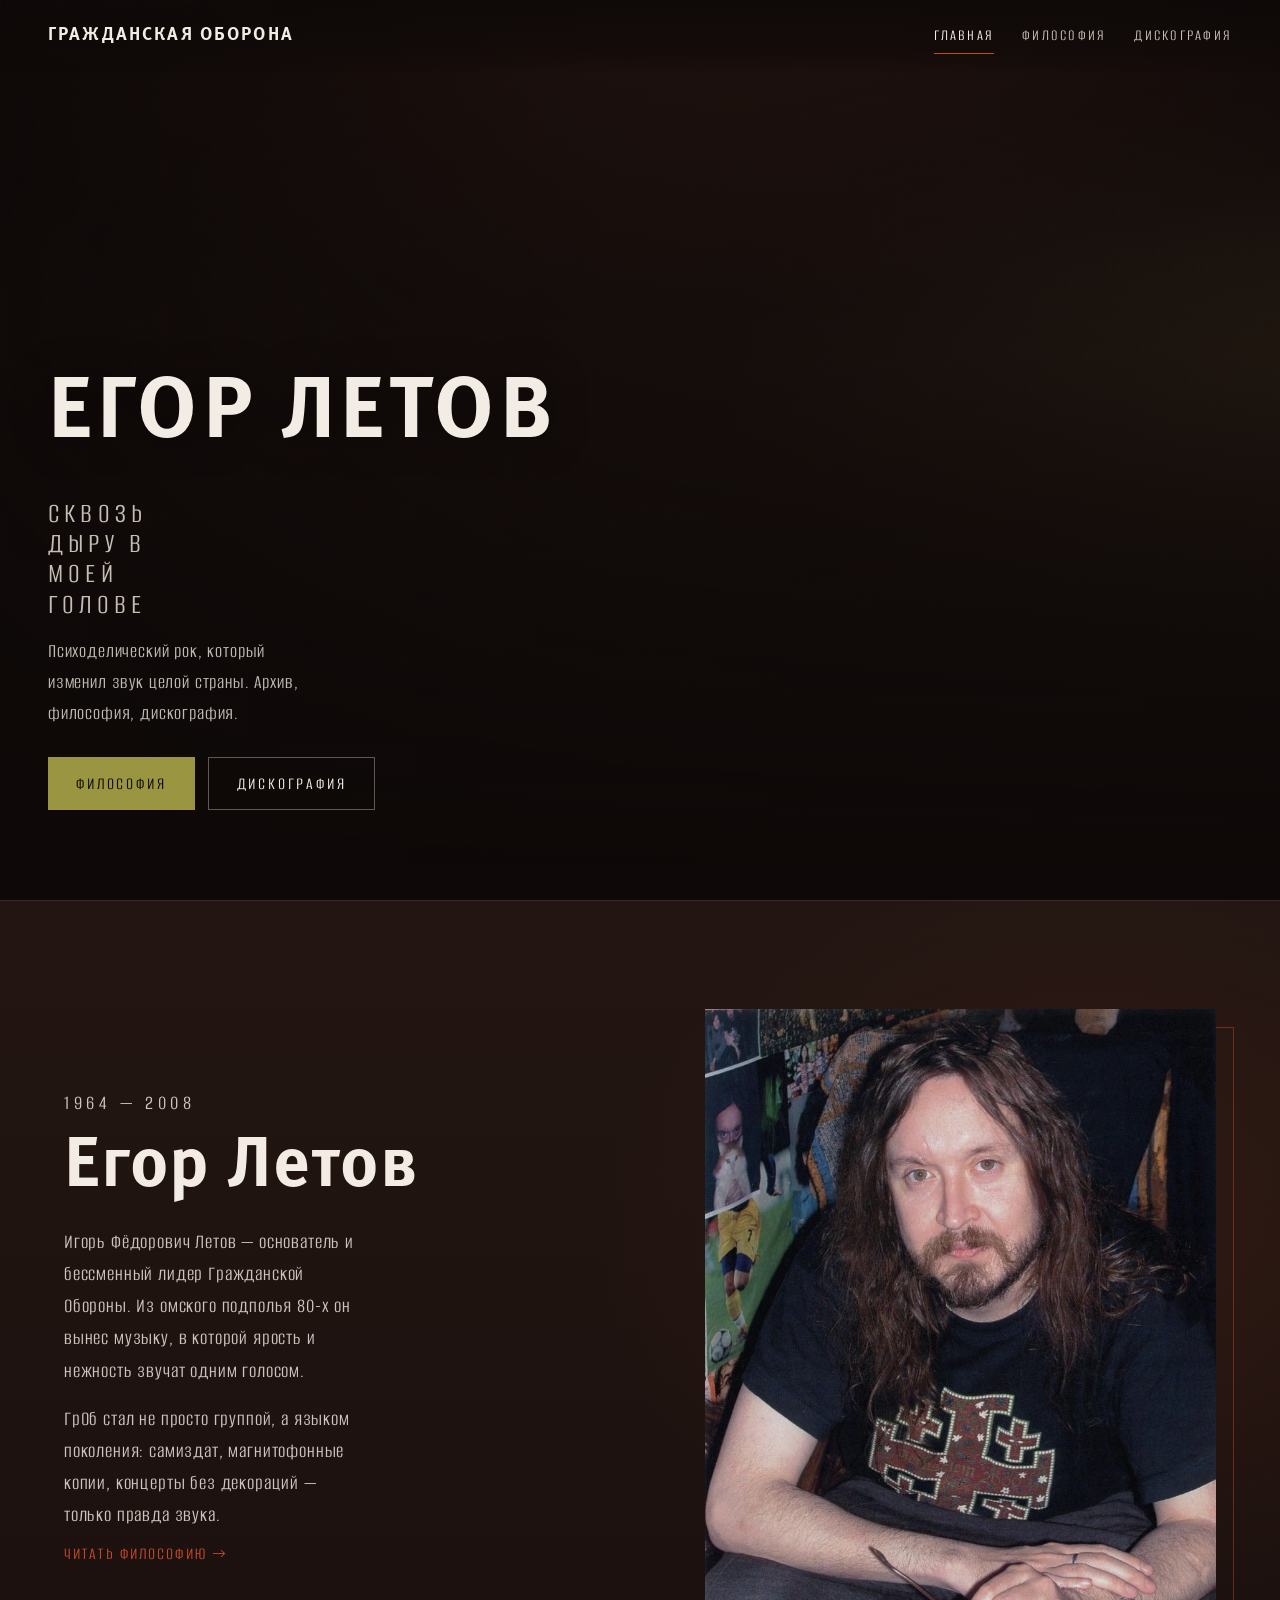
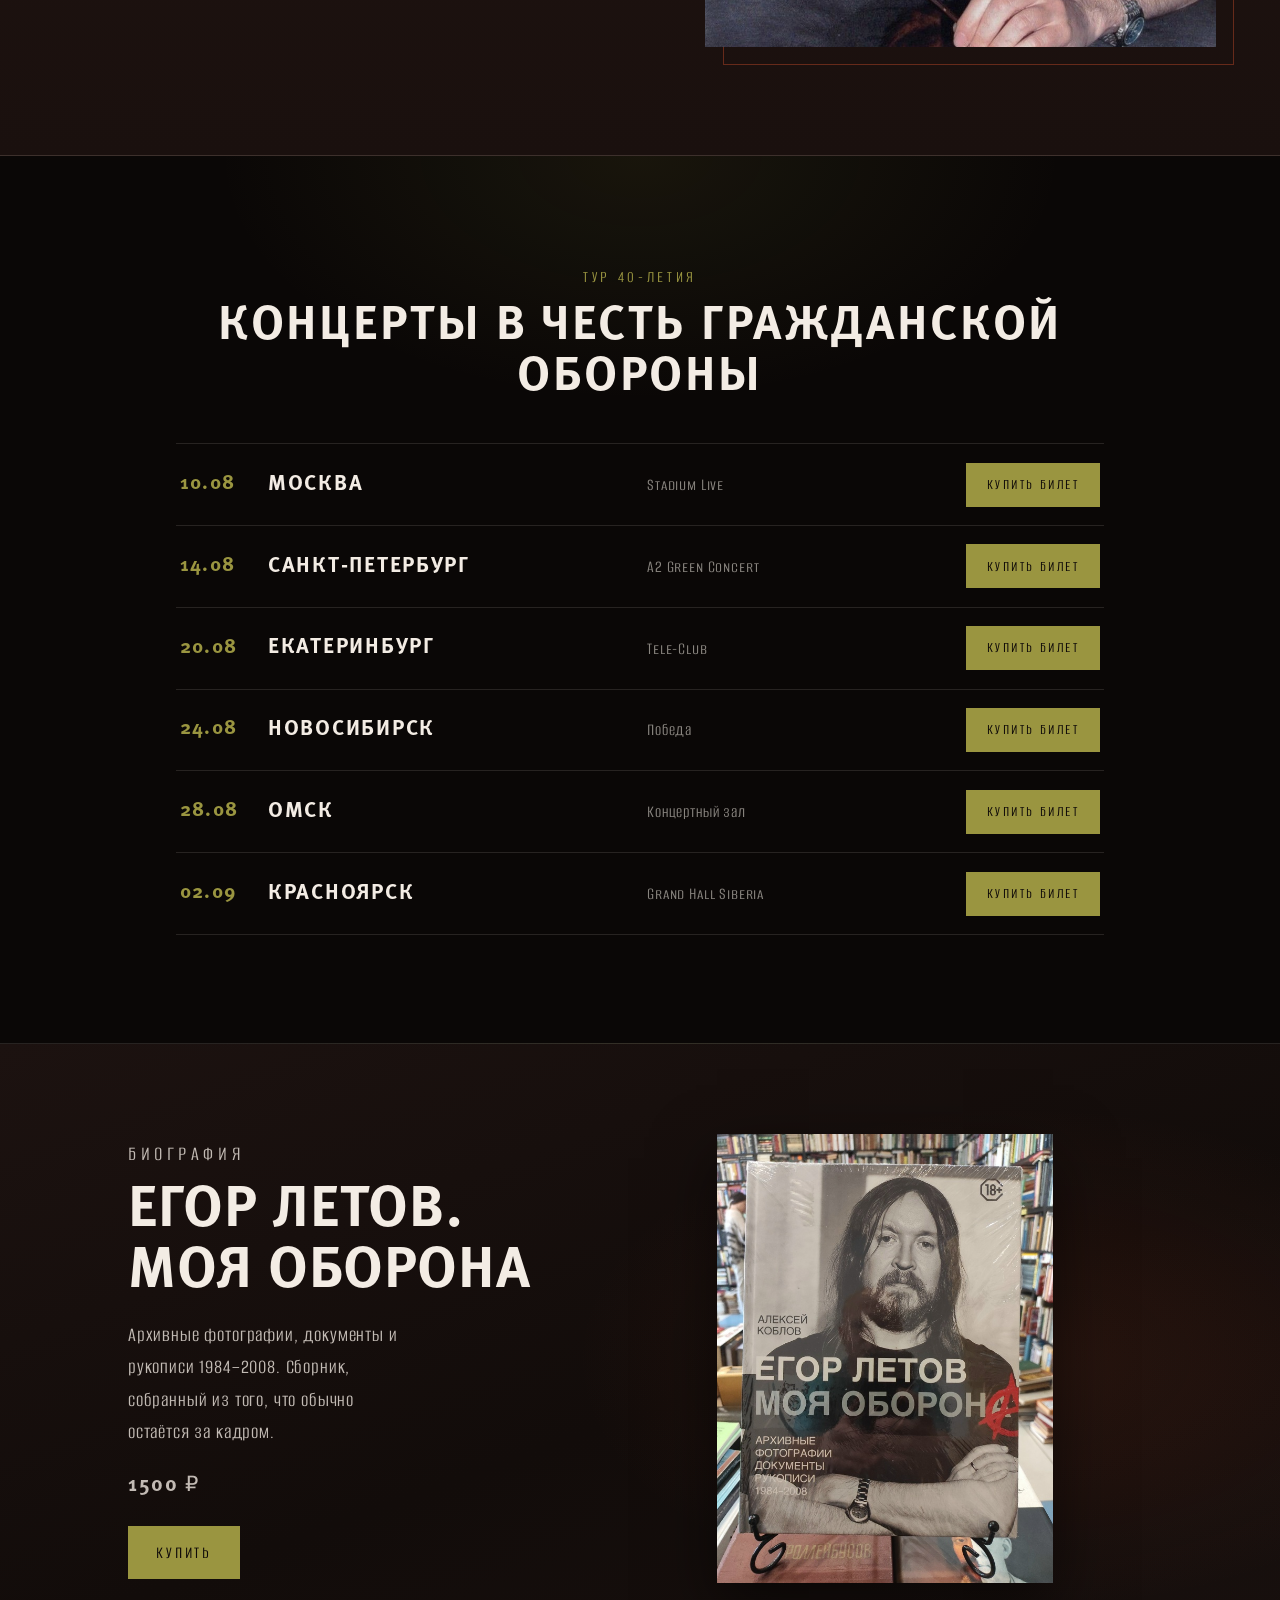
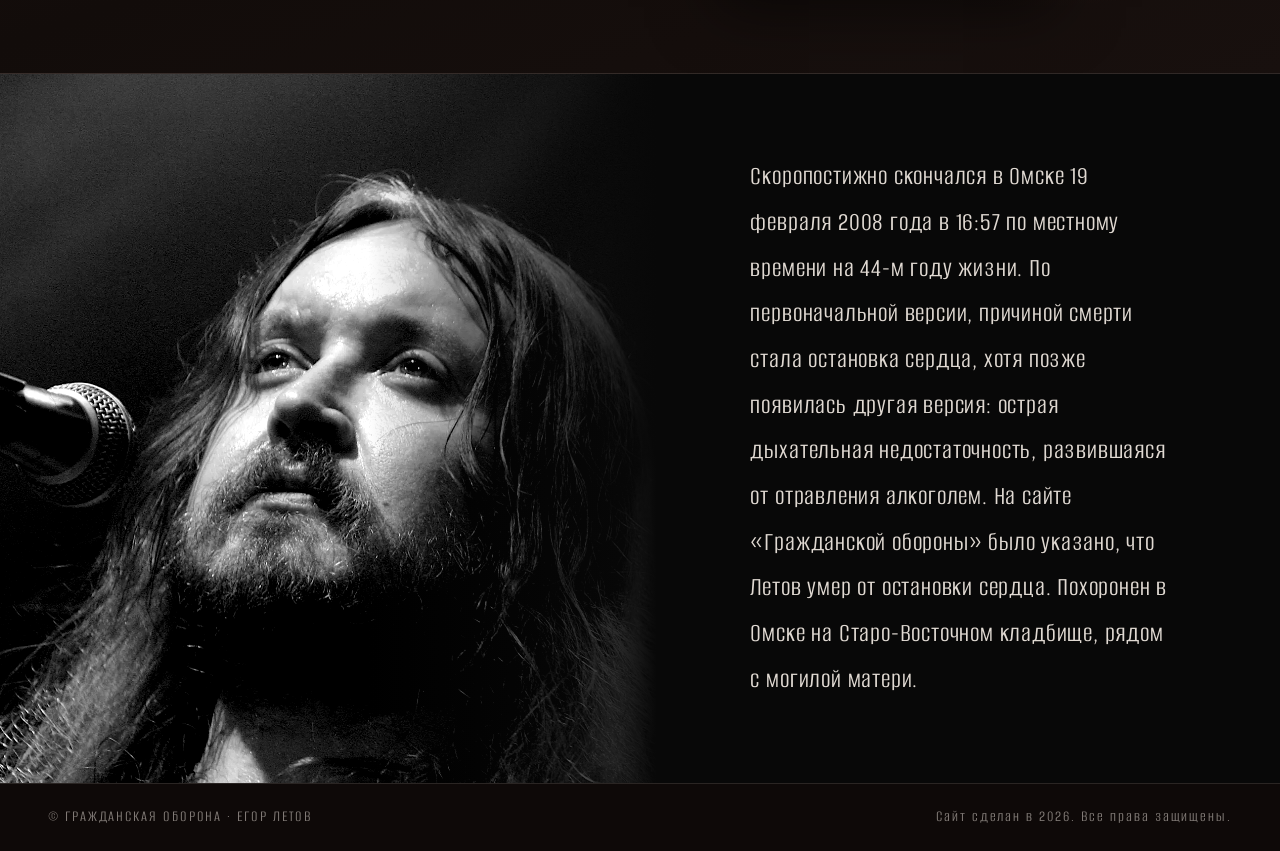
==== commit 060b1557: "Update footer copyright text" ====
--- a/index.html
+++ b/index.html
@@ -152,7 +152,7 @@
 
   <footer class="site-footer">
     <p>© Гражданская Оборона · Егор Летов</p>
-    <p class="footer-credit">Сайт сделан Матвеевым Ефимом в 2026. Все права защищены.</p>
+    <p class="footer-credit">Сайт сделан в 2026. Все права защищены.</p>
   </footer>
 
   <script src="shared/chrome.js"></script>
